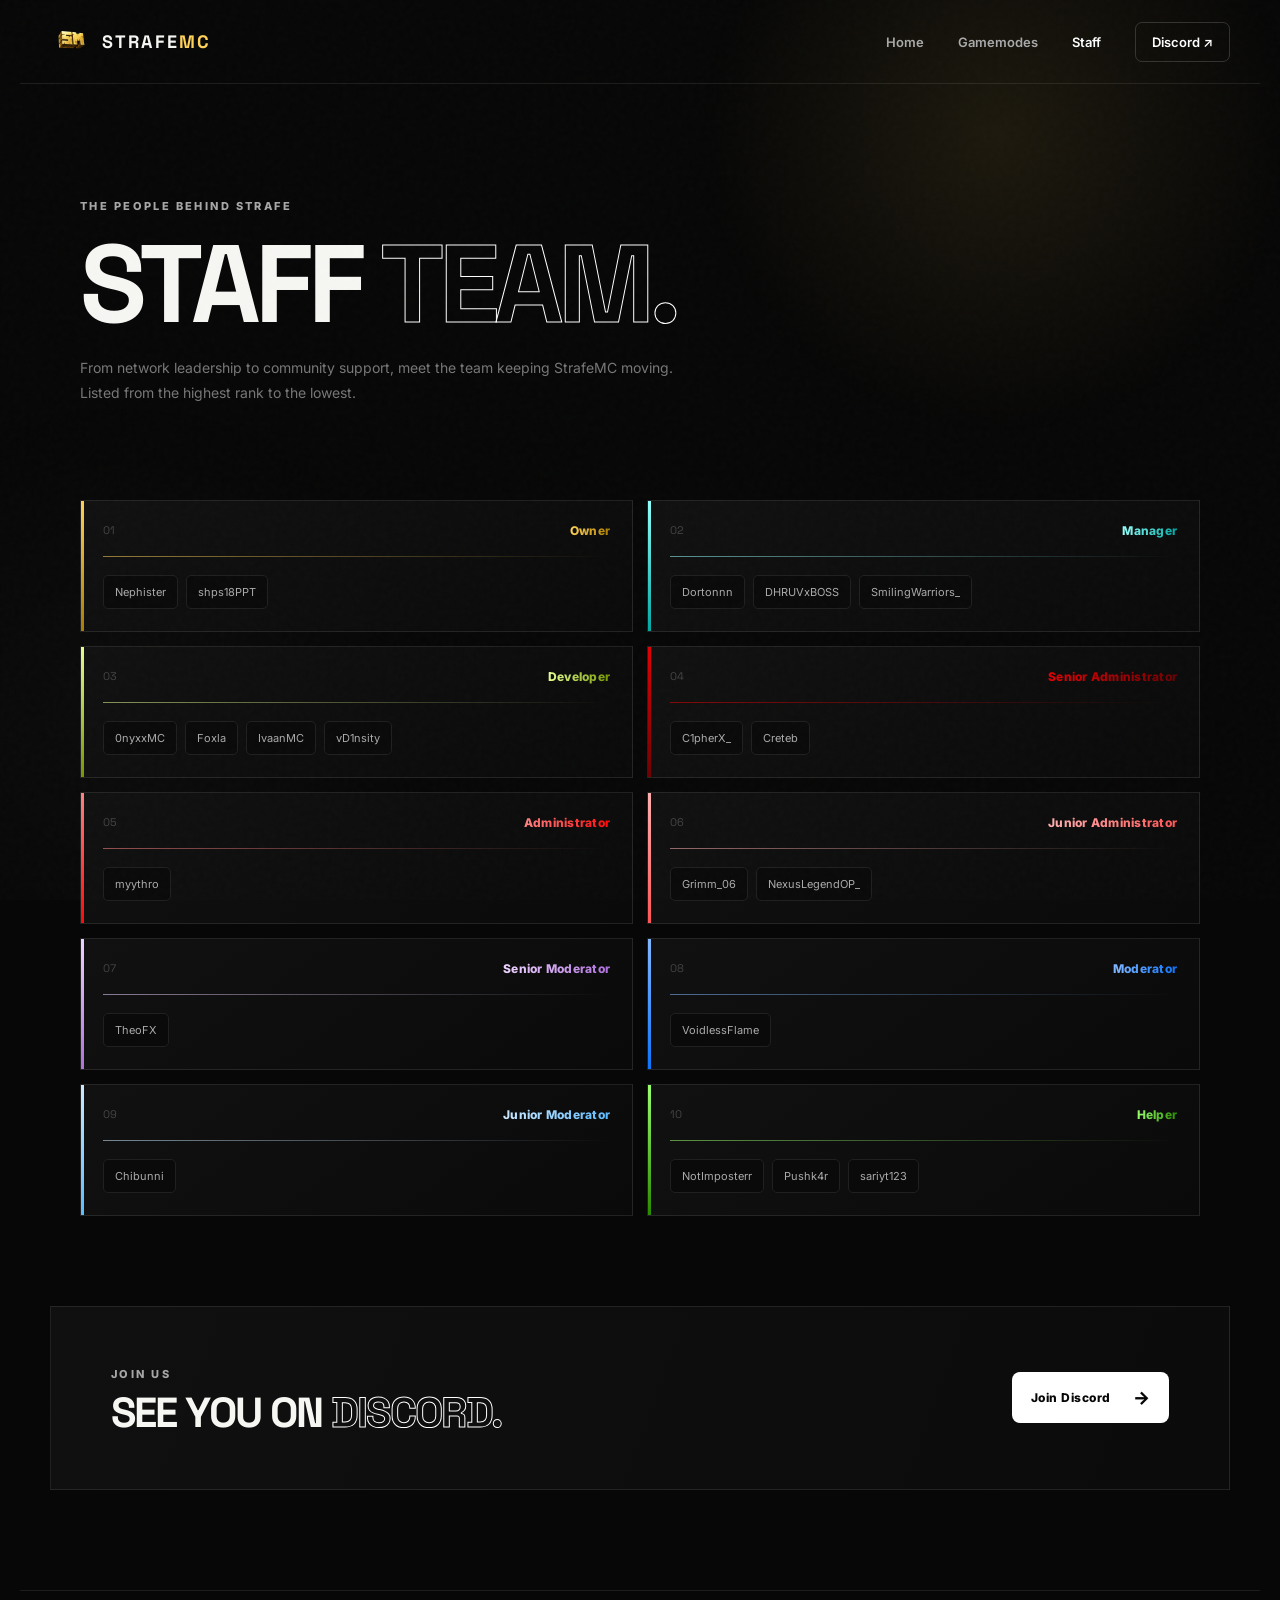
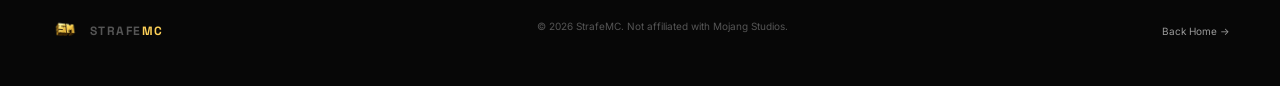
==== staff.html @ 9b84cda1 "Add files via upload" ====
<!DOCTYPE html>
<html lang="en">
<head>
  <meta charset="UTF-8">
  <meta name="viewport" content="width=device-width, initial-scale=1.0">
  <meta name="description" content="Meet the StrafeMC staff team.">
  <title>Staff — StrafeMC</title>
  <link rel="icon" href="assets/strafemc-logo.png">
  <link rel="preconnect" href="https://fonts.googleapis.com">
  <link rel="preconnect" href="https://fonts.gstatic.com" crossorigin>
  <link href="https://fonts.googleapis.com/css2?family=Inter:wght@400;500;600;700;800&family=Space+Grotesk:wght@500;600;700&display=swap" rel="stylesheet">
  <link rel="stylesheet" href="styles.css">
</head>
<body>
  <div class="noise"></div>
  <header class="nav">
    <a class="brand" href="index.html">
      <img src="assets/strafemc-logo.png" alt="StrafeMC logo">
      <span>STRAFE<span>MC</span></span>
    </a>
    <nav>
      <a href="index.html">Home</a>
      <a href="index.html#modes">Gamemodes</a>
      <a class="active" href="staff.html">Staff</a>
      <a class="discord-link" href="https://discord.gg/kTw2PuHTpf" target="_blank" rel="noopener">Discord ↗</a>
    </nav>
  </header>

  <main>
    <section class="page-hero">
      <span class="eyebrow">THE PEOPLE BEHIND STRAFE</span>
      <h1>STAFF <em>TEAM.</em></h1>
      <p>From network leadership to community support, meet the team keeping StrafeMC moving. Listed from the highest rank to the lowest.</p>
    </section>

    <section class="staff-grid">
      
      <article class="staff-card" style="--role-a:#ffd258;--role-b:#aa7d00;">
        <div class="staff-card__top">
          <span class="rank-number">01</span>
          <span class="rank-pill">Owner</span>
        </div>
        <div class="staff-card__line"></div>
        <div class="staff-card__members">
          <span class="member">Nephister</span><span class="member">shps18PPT</span>
        </div>
      </article>
    

      <article class="staff-card" style="--role-a:#92fffb;--role-b:#00a8a3;">
        <div class="staff-card__top">
          <span class="rank-number">02</span>
          <span class="rank-pill">Manager</span>
        </div>
        <div class="staff-card__line"></div>
        <div class="staff-card__members">
          <span class="member">Dortonnn</span><span class="member">DHRUVxBOSS</span><span class="member">SmilingWarriors_</span>
        </div>
      </article>
    

      <article class="staff-card" style="--role-a:#e5ff91;--role-b:#749700;">
        <div class="staff-card__top">
          <span class="rank-number">03</span>
          <span class="rank-pill">Developer</span>
        </div>
        <div class="staff-card__line"></div>
        <div class="staff-card__members">
          <span class="member">0nyxxMC</span><span class="member">Foxla</span><span class="member">IvaanMC</span><span class="member">vD1nsity</span>
        </div>
      </article>
    

      <article class="staff-card" style="--role-a:#e20004;--role-b:#6d0002;">
        <div class="staff-card__top">
          <span class="rank-number">04</span>
          <span class="rank-pill">Senior Administrator</span>
        </div>
        <div class="staff-card__line"></div>
        <div class="staff-card__members">
          <span class="member">C1pherX_</span><span class="member">Creteb</span>
        </div>
      </article>
    

      <article class="staff-card" style="--role-a:#ff8282;--role-b:#ff0909;">
        <div class="staff-card__top">
          <span class="rank-number">05</span>
          <span class="rank-pill">Administrator</span>
        </div>
        <div class="staff-card__line"></div>
        <div class="staff-card__members">
          <span class="member">myythro</span>
        </div>
      </article>
    

      <article class="staff-card" style="--role-a:#ffb0b0;--role-b:#ff5555;">
        <div class="staff-card__top">
          <span class="rank-number">06</span>
          <span class="rank-pill">Junior Administrator</span>
        </div>
        <div class="staff-card__line"></div>
        <div class="staff-card__members">
          <span class="member">Grimm_06</span><span class="member">NexusLegendOP_</span>
        </div>
      </article>
    

      <article class="staff-card" style="--role-a:#edd3ff;--role-b:#ae70db;">
        <div class="staff-card__top">
          <span class="rank-number">07</span>
          <span class="rank-pill">Senior Moderator</span>
        </div>
        <div class="staff-card__line"></div>
        <div class="staff-card__members">
          <span class="member">TheoFX</span>
        </div>
      </article>
    

      <article class="staff-card" style="--role-a:#81b7ff;--role-b:#0e74fa;">
        <div class="staff-card__top">
          <span class="rank-number">08</span>
          <span class="rank-pill">Moderator</span>
        </div>
        <div class="staff-card__line"></div>
        <div class="staff-card__members">
          <span class="member">VoidlessFlame</span>
        </div>
      </article>
    

      <article class="staff-card" style="--role-a:#cbe9ff;--role-b:#5cbbff;">
        <div class="staff-card__top">
          <span class="rank-number">09</span>
          <span class="rank-pill">Junior Moderator</span>
        </div>
        <div class="staff-card__line"></div>
        <div class="staff-card__members">
          <span class="member">Chibunni</span>
        </div>
      </article>
    

      <article class="staff-card" style="--role-a:#9aff6e;--role-b:#298a00;">
        <div class="staff-card__top">
          <span class="rank-number">10</span>
          <span class="rank-pill">Helper</span>
        </div>
        <div class="staff-card__line"></div>
        <div class="staff-card__members">
          <span class="member">NotImposterr</span><span class="member">Pushk4r</span><span class="member">sariyt123</span>
        </div>
      </article>
    
    </section>

    <section class="cta staff-cta">
      <div>
        <span class="eyebrow">JOIN US</span>
        <h2>SEE YOU ON <em>DISCORD.</em></h2>
      </div>
      <a class="button button-light" href="https://discord.gg/kTw2PuHTpf" target="_blank" rel="noopener">Join Discord <span>→</span></a>
    </section>
  </main>

  <footer>
    <div class="brand footer-brand">
      <img src="assets/strafemc-logo.png" alt="">
      <span>STRAFE<span>MC</span></span>
    </div>
    <p>© 2026 StrafeMC. Not affiliated with Mojang Studios.</p>
    <a href="index.html">Back Home →</a>
  </footer>
</body>
</html>
---- styles.css ----
:root{
  --bg:#070707;
  --panel:#0d0d0d;
  --panel-2:#111;
  --text:#f6f6f3;
  --muted:#929292;
  --line:rgba(255,255,255,.09);
  --gold:#ffd258;
  --gold-2:#aa7d00;
}
*{box-sizing:border-box}
html{scroll-behavior:smooth}
body{margin:0;background:var(--bg);color:var(--text);font-family:Inter,Arial,sans-serif;overflow-x:hidden}
body:before{content:"";position:fixed;inset:0;pointer-events:none;background:
radial-gradient(circle at 78% 15%,rgba(255,210,88,.09),transparent 24%),
radial-gradient(circle at 10% 80%,rgba(255,255,255,.025),transparent 25%);z-index:-2}
.noise{position:fixed;inset:0;opacity:.035;pointer-events:none;z-index:10;background-image:url("data:image/svg+xml,%3Csvg viewBox='0 0 180 180' xmlns='http://www.w3.org/2000/svg'%3E%3Cfilter id='n'%3E%3CfeTurbulence type='fractalNoise' baseFrequency='.9' numOctaves='3' stitchTiles='stitch'/%3E%3C/filter%3E%3Crect width='100%25' height='100%25' filter='url(%23n)' opacity='.6'/%3E%3C/svg%3E")}
a{color:inherit;text-decoration:none}
.nav{height:84px;max-width:1240px;margin:auto;padding:0 30px;display:flex;align-items:center;justify-content:space-between;border-bottom:1px solid var(--line)}
.brand{display:flex;align-items:center;gap:10px;font-family:"Space Grotesk",sans-serif;font-size:18px;font-weight:700;letter-spacing:.12em}
.brand img{width:42px;height:42px;object-fit:contain}
.brand span span{color:#ffd258}
.nav nav{display:flex;align-items:center;gap:34px;font-size:13px;font-weight:600;color:#aaa}
.nav nav a{transition:.2s}
.nav nav a:hover,.nav nav a.active{color:#fff}
.discord-link{border:1px solid rgba(255,255,255,.16);padding:11px 16px;border-radius:7px;color:#fff!important}
.hero{max-width:1240px;margin:auto;min-height:590px;padding:80px 30px 70px;display:grid;grid-template-columns:1fr .9fr;align-items:center;position:relative}
.hero-copy{position:relative;z-index:2}
.eyebrow{font-size:11px;font-weight:800;letter-spacing:.22em;color:#a7a7a7}
.eyebrow span{display:inline-block;width:7px;height:7px;border-radius:50%;background:var(--gold);box-shadow:0 0 14px var(--gold);margin-right:9px}
h1,h2,h3,p{margin-top:0}
.hero h1,.page-hero h1{font-family:"Space Grotesk",sans-serif;font-size:clamp(54px,7vw,92px);line-height:.92;letter-spacing:-.055em;margin:20px 0 26px}
h1 em,h2 em{font-style:normal;color:transparent;-webkit-text-stroke:1px #fff}
.hero-text{max-width:570px;color:#9b9b9b;font-size:15px;line-height:1.8}
.hero-actions{display:flex;align-items:center;gap:12px;margin-top:34px;flex-wrap:wrap}
.ip-button,.button{font:inherit;cursor:pointer;border-radius:8px}
.ip-button{background:#0d0d0d;border:1px solid #262626;color:#fff;display:flex;align-items:center;gap:12px;padding:11px 13px;text-align:left;min-width:220px}
.ip-button small{display:block;color:#777;font-size:9px;font-weight:800;letter-spacing:.16em}
.ip-button strong{display:block;font-size:13px;margin-top:3px}
.ip-dot{width:8px;height:8px;background:#69f58a;border-radius:50%;box-shadow:0 0 10px #69f58a;margin:0 2px}
.copy-label{font-size:9px;letter-spacing:.12em;color:#777;margin-left:auto}
.button{display:inline-flex;align-items:center;gap:22px;padding:15px 19px;font-size:12px;font-weight:800;letter-spacing:.04em}
.button-primary{background:#f2f2ef;color:#070707}
.button-light{background:#fff;color:#070707}
.button span{font-size:18px}
.server-note{margin-top:18px;color:#696969;font-size:11px}
.status-dot{display:inline-block;width:6px;height:6px;background:#69f58a;border-radius:50%;margin-right:7px}
.hero-logo-wrap{height:450px;display:grid;place-items:center;position:relative}
.logo-glow{position:absolute;width:300px;height:300px;border-radius:50%;background:rgba(255,196,50,.11);filter:blur(55px)}
.hero-logo{width:min(520px,100%);position:relative;z-index:1;filter:drop-shadow(0 35px 25px rgba(0,0,0,.85));animation:float 5s ease-in-out infinite}
.hero-ring{position:absolute;width:420px;height:160px;border:1px solid rgba(255,210,88,.14);border-radius:50%;transform:rotate(-10deg);bottom:75px}
@keyframes float{50%{transform:translateY(-10px) rotate(-1deg)}}
.launch-strip{border-top:1px solid var(--line);border-bottom:1px solid var(--line);background:#0b0b0b;display:flex;align-items:center;justify-content:center;gap:70px;padding:21px 30px}
.strip-label{display:block;font-size:9px;letter-spacing:.18em;color:#666;margin-bottom:4px}
.launch-strip strong{font-family:"Space Grotesk";font-size:16px}
.launch-date{font-family:"Space Grotesk";font-size:26px;font-weight:700}.launch-date span{font-size:11px;color:var(--gold);letter-spacing:.18em;margin-left:3px}
.countdown{display:flex;align-items:center;gap:12px}.countdown div{min-width:48px;text-align:center}.countdown b{display:block;font-family:"Space Grotesk";font-size:22px}.countdown span{font-size:7px;color:#666;letter-spacing:.12em}.countdown i{font-style:normal;color:#444}
.section{max-width:1240px;margin:auto;padding:100px 30px}
.section-heading{display:flex;align-items:end;justify-content:space-between;gap:30px;margin-bottom:45px}
.section-heading h2,.cta h2{font-family:"Space Grotesk";font-size:48px;letter-spacing:-.045em;line-height:1;margin:12px 0 0}
.section-heading p{color:#777;font-size:13px;max-width:280px;line-height:1.6;margin:0}
.mode-grid{display:grid;grid-template-columns:1fr 1fr;gap:18px}
.mode-card{min-height:360px;background:linear-gradient(145deg,#111,#0a0a0a);border:1px solid var(--line);padding:30px;position:relative;overflow:hidden;display:flex;flex-direction:column}
.mode-card:after{content:"";position:absolute;inset:auto -30% -50% 30%;height:240px;background:radial-gradient(circle,rgba(255,210,88,.11),transparent 60%);pointer-events:none}
.mode-card.practice:after{background:radial-gradient(circle,rgba(120,170,255,.08),transparent 60%)}
.mode-number{font-family:"Space Grotesk";color:#444;font-size:12px}
.mode-icon{font-size:34px;margin-top:42px;color:var(--gold)}
.practice .mode-icon{color:#9ac6ff}
.mode-status{font-size:9px;letter-spacing:.18em;color:#777;margin-top:22px}
.mode-card h3{font-family:"Space Grotesk";font-size:36px;margin:7px 0 12px}
.mode-card p{color:#777;max-width:490px;line-height:1.7;font-size:13px}
.mode-footer{margin-top:auto;border-top:1px solid var(--line);padding-top:15px;display:flex;justify-content:space-between;font-size:9px;letter-spacing:.14em;color:#555}.mode-footer strong{color:#aaa}
.cta{max-width:1180px;margin:20px auto 100px;padding:55px 60px;border:1px solid var(--line);background:linear-gradient(110deg,#101010,#0b0b0b);display:flex;align-items:center;justify-content:space-between;gap:30px}
.cta h2{font-size:42px;margin-top:10px}
footer{max-width:1240px;margin:auto;padding:25px 30px 40px;border-top:1px solid var(--line);display:flex;align-items:center;justify-content:space-between;color:#555;font-size:10px}
.footer-brand{font-size:12px}.footer-brand img{width:30px;height:30px}footer a{color:#999}
.page-hero{max-width:1180px;margin:auto;padding:110px 30px 60px}.page-hero h1{font-size:clamp(60px,9vw,110px);margin-bottom:20px}.page-hero p{color:#777;line-height:1.8;max-width:600px;font-size:14px}
.staff-grid{max-width:1180px;margin:0 auto;padding:20px 30px 80px;display:grid;grid-template-columns:repeat(2,1fr);gap:14px}
.staff-card{background:linear-gradient(145deg,#111,#0a0a0a);border:1px solid var(--line);padding:22px;position:relative;overflow:hidden}
.staff-card:before{content:"";position:absolute;left:0;top:0;bottom:0;width:3px;background:linear-gradient(180deg,var(--role-a),var(--role-b))}
.staff-card__top{display:flex;align-items:center;justify-content:space-between;gap:15px}
.rank-number{font-family:"Space Grotesk";font-size:11px;color:#444}
.rank-pill{font-size:12px;font-weight:800;letter-spacing:.02em;background:linear-gradient(90deg,var(--role-a),var(--role-b));-webkit-background-clip:text;background-clip:text;color:transparent}
.staff-card__line{height:1px;background:linear-gradient(90deg,var(--role-a),transparent);opacity:.55;margin:18px 0}
.staff-card__members{display:flex;flex-wrap:wrap;gap:8px}
.member{font-size:11px;color:#aaa;border:1px solid #202020;background:#0a0a0a;padding:9px 11px;border-radius:5px}
.staff-cta{margin-top:10px}
@media(max-width:800px){
  .nav{padding:0 18px;height:70px}.nav nav{gap:13px}.nav nav a:not(.discord-link){display:none}.brand{font-size:15px}
  .hero{grid-template-columns:1fr;padding:60px 20px 50px}.hero-logo-wrap{height:320px;order:-1}.hero-logo{width:330px}.hero-ring{width:300px}.hero h1{font-size:57px}
  .launch-strip{gap:24px;justify-content:space-between;padding:18px 20px}.countdown{gap:4px}.countdown div{min-width:34px}.countdown b{font-size:17px}.launch-date{font-size:20px}
  .section{padding:75px 20px}.section-heading{display:block}.section-heading h2{font-size:39px}.section-heading p{margin-top:15px}.mode-grid,.staff-grid{grid-template-columns:1fr}
  .cta{margin:10px 20px 70px;padding:35px 25px;display:block}.cta h2{font-size:34px}.cta .button{margin-top:25px}
  .page-hero{padding:80px 20px 40px}.page-hero h1{font-size:66px}
  .staff-grid{padding:15px 20px 55px}.staff-card{padding:19px}
  footer{padding:25px 20px 35px;flex-wrap:wrap;gap:16px}
}
@media(max-width:480px){
  .launch-strip{flex-wrap:wrap;justify-content:flex-start}.countdown{width:100%}
  .hero-actions{display:block}.ip-button,.button{width:100%;justify-content:center;margin-bottom:10px}
}
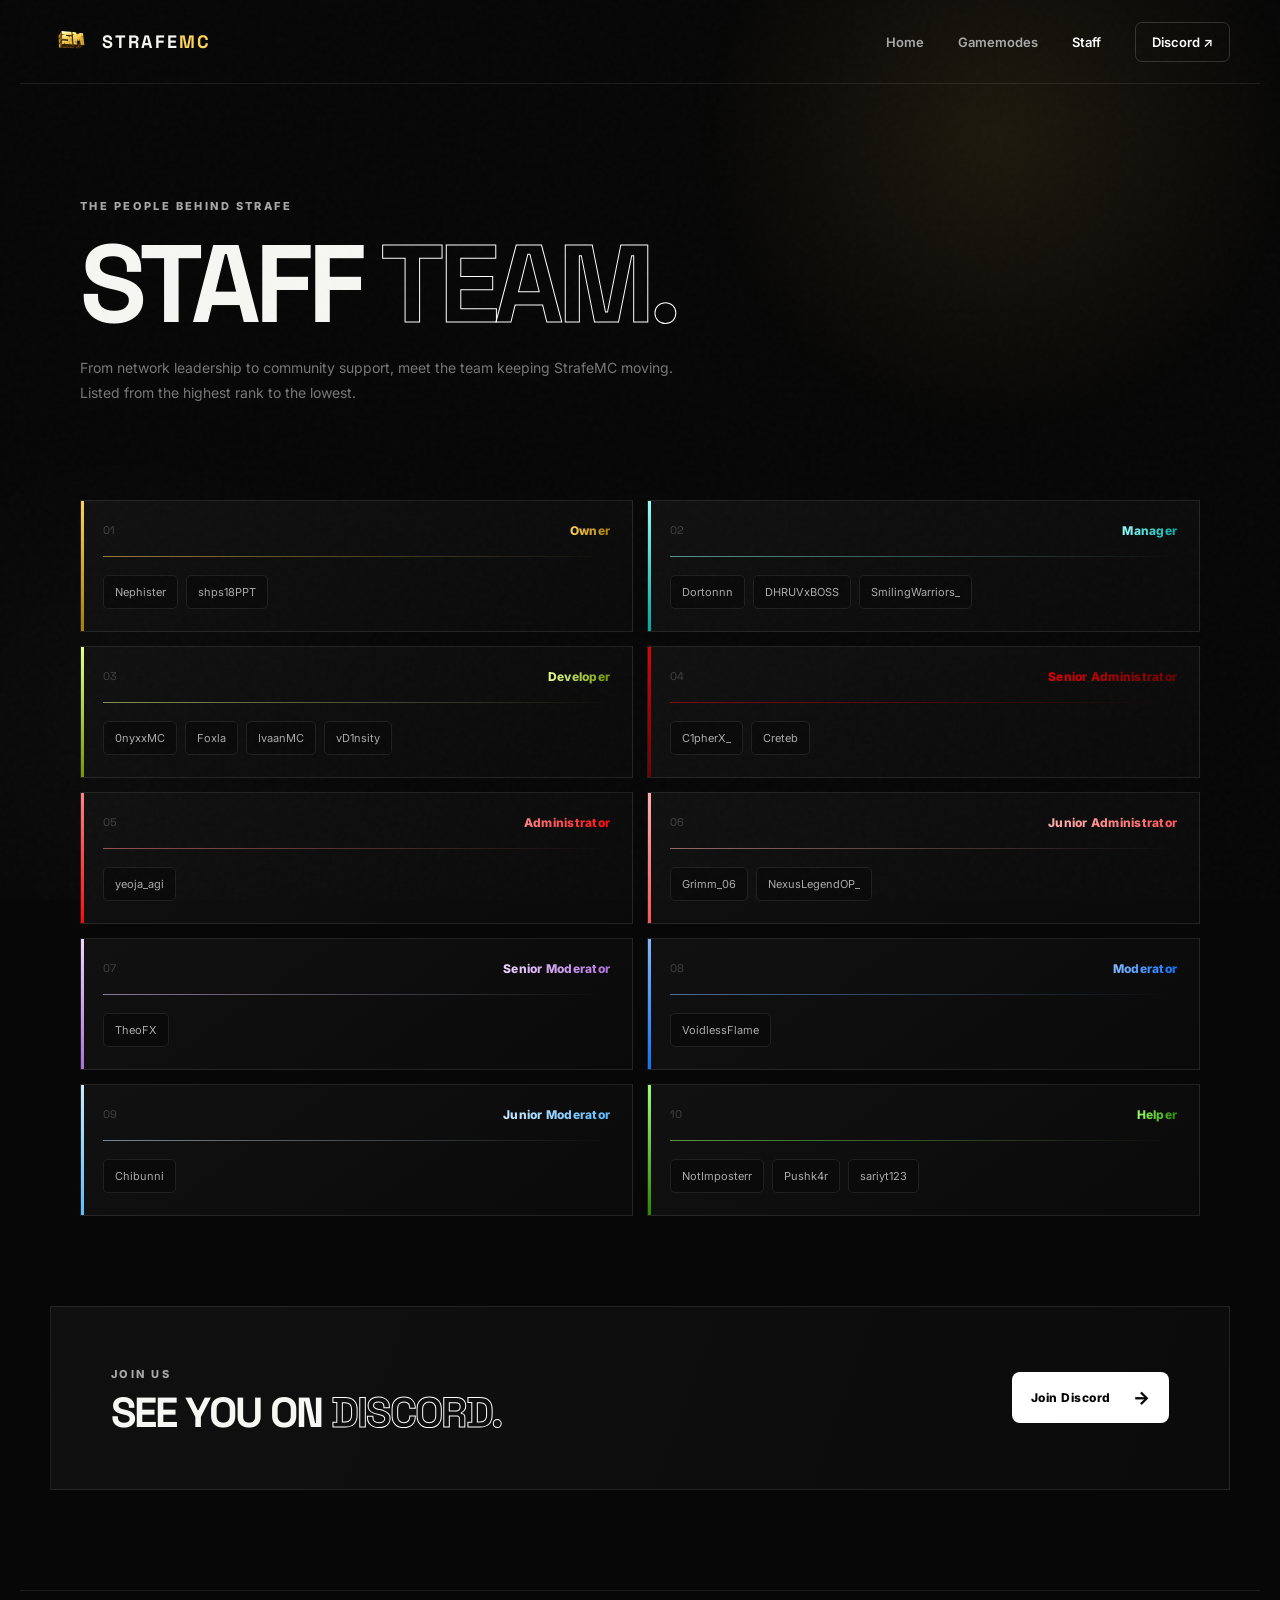
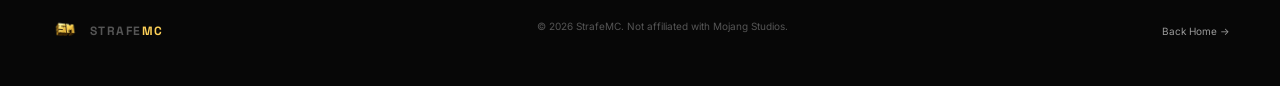
==== commit 90ea6815: "Update staff.html" ====
--- a/staff.html
+++ b/staff.html
@@ -90,7 +90,7 @@
         </div>
         <div class="staff-card__line"></div>
         <div class="staff-card__members">
-          <span class="member">myythro</span>
+          <span class="member">yeoja_agi</span>
         </div>
       </article>
     
